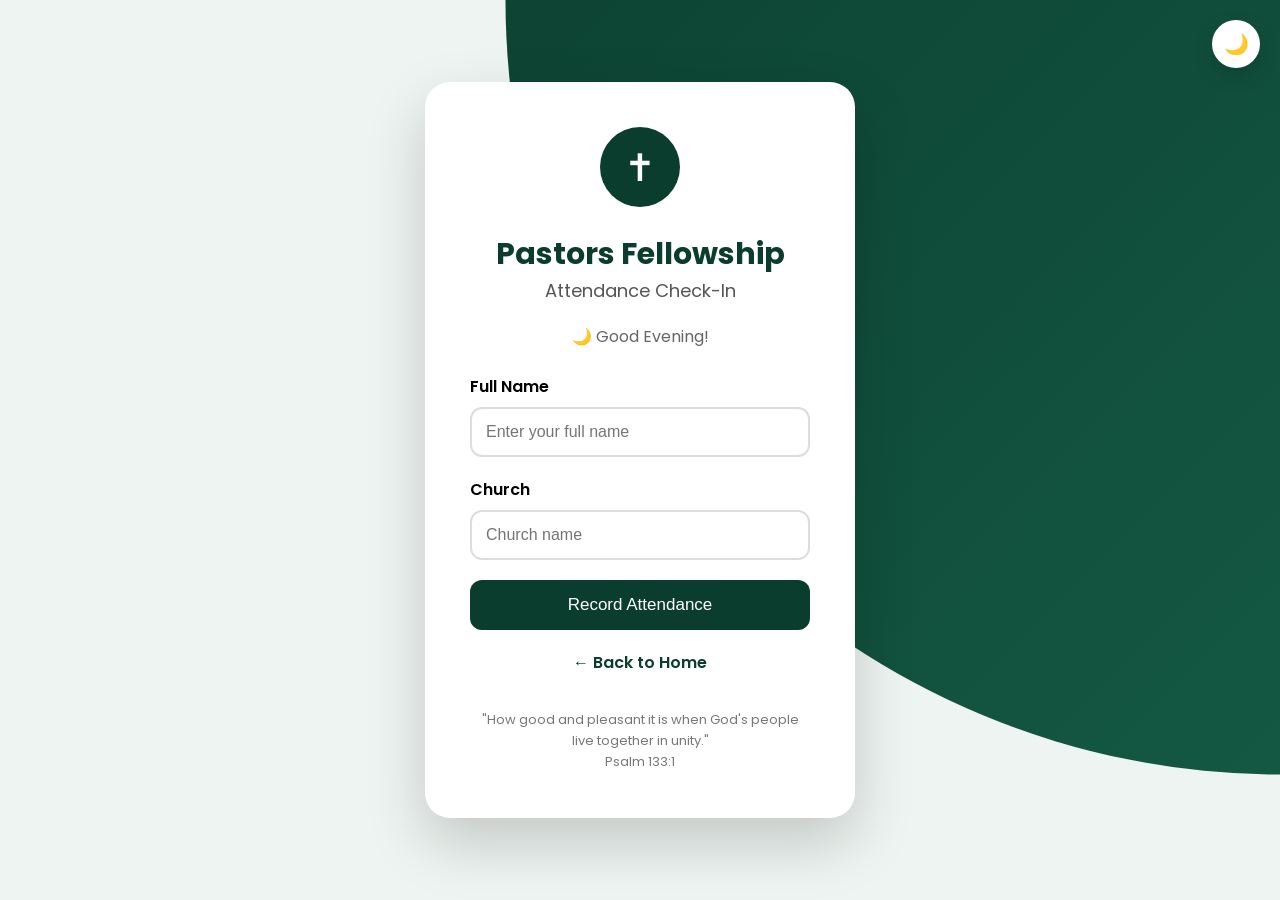
==== index.html @ 44ddeb34 "Add files via upload" ====
<!DOCTYPE html>
<html lang="en">

<head>

    <meta charset="UTF-8">
    <meta name="viewport" content="width=device-width, initial-scale=1.0">

    <title>Pastors Fellowship Attendance</title>

    <link rel="icon" href="data:image/svg+xml,%3Csvg xmlns='http://www.w3.org/2000/svg' viewBox='0 0 100 100'%3E%3Ctext y='.9em' font-size='90'%3E%E2%9C%9D%3C/text%3E%3C/svg%3E">

    <link rel="stylesheet" href="css/style.css">

    <link rel="preconnect" href="https://fonts.googleapis.com">
    <link rel="preconnect" href="https://fonts.gstatic.com" crossorigin>

    <link href="https://fonts.googleapis.com/css2?family=Poppins:wght@300;400;500;600;700&display=swap" rel="stylesheet">

</head>

<body>

<button id="themeToggle" class="theme-toggle" title="Toggle dark mode">🌙</button>

<div class="background"></div>

<div class="card">

    <div class="logo">

        ✝

    </div>

    <h1>Pastors Fellowship</h1>

    <h2>Attendance Check-In</h2>

    <p id="greeting"></p>

    <form id="attendanceForm">

        <div class="input-group">

            <label>Full Name</label>

            <input
                type="text"
                id="name"
                placeholder="Enter your full name"
                required>

        </div>

        <div class="input-group">

            <label>Church</label>

            <input
                type="text"
                id="church"
                placeholder="Church name">

        </div>

        <button id="submitBtn">

            Record Attendance

        </button>

    </form>

    <p id="message"></p>

    <a href="login.html" class="back">← Back to Home</a>

    <footer>

        "How good and pleasant it is when God's people live together in unity."

        <br>

        Psalm 133:1

    </footer>

</div>

<div id="confetti-container"></div>

<script src="js/theme.js"></script>
<script src="js/script.js"></script>

</body>

</html>
---- css/style.css ----
*{
    margin:0;
    padding:0;
    box-sizing:border-box;
}

body{

    font-family:'Poppins',sans-serif;

    background:#eef4f1;

    display:flex;

    justify-content:center;

    align-items:center;

    min-height:100vh;

    overflow-x:hidden;

    transition:background .3s;

}

.background{

    position:fixed;

    width:100%;

    height:100%;

    background:
    linear-gradient(135deg,#0B3D2E,#145A44);

    clip-path:circle(70% at top right);

}

.card{

    position:relative;

    z-index:5;

    width:430px;

    max-width:95%;

    background:white;

    border-radius:25px;

    padding:45px;

    box-shadow:
    0 25px 60px rgba(0,0,0,.18);

    animation:fade .7s ease;

    margin:30px 0;

}

@keyframes fade{

from{

opacity:0;

transform:translateY(30px);

}

to{

opacity:1;

transform:translateY(0);

}

}

.logo{

width:80px;

height:80px;

margin:auto;

background:#0B3D2E;

border-radius:50%;

display:flex;

justify-content:center;

align-items:center;

font-size:38px;

color:white;

margin-bottom:25px;

}

h1{

text-align:center;

color:#0B3D2E;

font-size:30px;

}

h2{

text-align:center;

font-size:18px;

font-weight:400;

margin-bottom:20px;

color:#555;

}

#greeting{

text-align:center;

margin-bottom:25px;

color:#666;

}

.input-group{

margin-bottom:20px;

}

label{

display:block;

margin-bottom:8px;

font-weight:600;

}

input{

width:100%;

padding:14px;

border-radius:12px;

border:2px solid #ddd;

font-size:16px;

transition:.3s;

}

input:focus{

outline:none;

border-color:#0B3D2E;

}

button{

width:100%;

padding:15px;

background:#0B3D2E;

color:white;

border:none;

border-radius:12px;

font-size:17px;

cursor:pointer;

transition:.3s;

}

button:hover{

background:#145A44;

transform:translateY(-2px);

}

#message{

margin-top:20px;

text-align:center;

font-weight:600;

}

.back{

    display:block;

    margin-top:20px;

    text-align:center;

    color:#0B3D2E;

    text-decoration:none;

    font-weight:600;

}

footer{

margin-top:35px;

font-size:13px;

text-align:center;

color:#777;

line-height:1.6;

}

/* ===========================
   DARK MODE TOGGLE BUTTON
=========================== */

.theme-toggle{

    position:fixed;

    top:20px;

    right:20px;

    z-index:10;

    width:48px;

    height:48px;

    border-radius:50%;

    background:white;

    color:#0B3D2E;

    font-size:20px;

    display:flex;

    align-items:center;

    justify-content:center;

    box-shadow:0 8px 20px rgba(0,0,0,.15);

    cursor:pointer;

    border:none;

}

.theme-toggle:hover{

    transform:translateY(-2px) scale(1.05);

}

/* ===========================
   DARK MODE
=========================== */

body.dark-mode{

    background:#0d1512;

}

body.dark-mode .card{

    background:#152a22;

    color:#eee;

}

body.dark-mode h1,
body.dark-mode h2{

    color:#8fe3b8;

}

body.dark-mode h2,
body.dark-mode #greeting{

    color:#bcd6c9;

}

body.dark-mode label{

    color:#e5e5e5;

}

body.dark-mode input{

    background:#1e372d;

    border-color:#2c4a3d;

    color:#eee;

}

body.dark-mode input::placeholder{

    color:#9db3a8;

}

body.dark-mode footer{

    color:#9db3a8;

}

body.dark-mode .back{

    color:#8fe3b8;

}

/* ===========================
   CONFETTI
=========================== */

#confetti-container{

    position:fixed;

    top:0;

    left:0;

    width:100vw;

    height:100vh;

    pointer-events:none;

    overflow:hidden;

    z-index:999;

}

.confetti-piece{

    position:absolute;

    top:-10px;

    width:10px;

    height:14px;

    opacity:.9;

    animation:confetti-fall linear forwards;

}

@keyframes confetti-fall{

    to{

        top:110vh;

        transform:translateY(0) rotate(720deg);

    }

}

/* ===========================
   MOBILE
=========================== */

@media (max-width:480px){

    .theme-toggle{

        top:12px;

        right:12px;

        width:42px;

        height:42px;

        font-size:17px;

    }

}
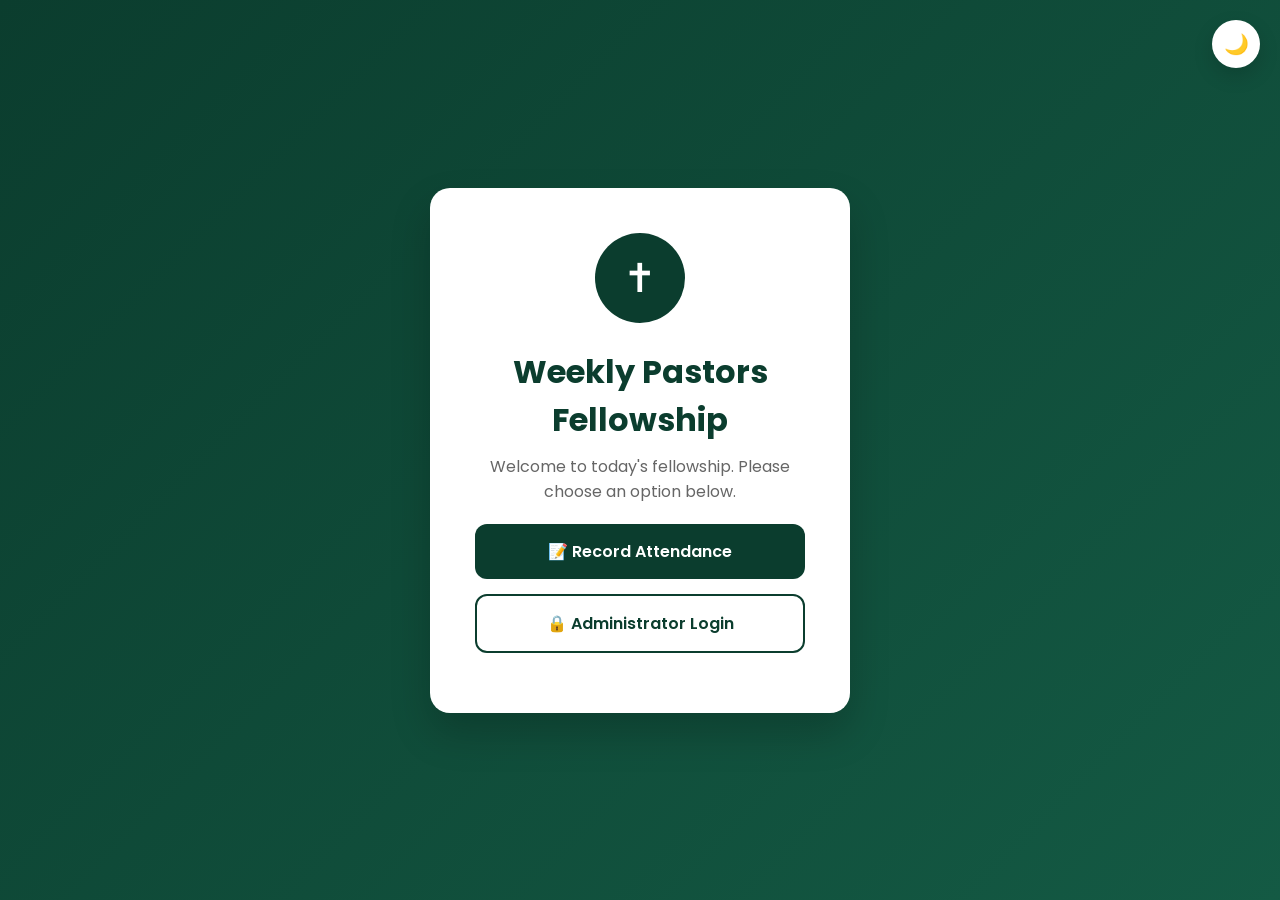
==== commit 623463b2: "Revise index.html for Weekly Pastors Fellowship Updated the title and added new content for user int" ====
--- a/index.html
+++ b/index.html
@@ -3,19 +3,17 @@
 
 <head>
 
-    <meta charset="UTF-8">
-    <meta name="viewport" content="width=device-width, initial-scale=1.0">
+<meta charset="UTF-8">
+<meta name="viewport" content="width=device-width, initial-scale=1.0">
 
-    <title>Pastors Fellowship Attendance</title>
+<title>Weekly Pastors Fellowship</title>
 
-    <link rel="icon" href="data:image/svg+xml,%3Csvg xmlns='http://www.w3.org/2000/svg' viewBox='0 0 100 100'%3E%3Ctext y='.9em' font-size='90'%3E%E2%9C%9D%3C/text%3E%3C/svg%3E">
+<link rel="icon" href="data:image/svg+xml,%3Csvg xmlns='http://www.w3.org/2000/svg' viewBox='0 0 100 100'%3E%3Ctext y='.9em' font-size='90'%3E%E2%9C%9D%3C/text%3E%3C/svg%3E">
 
-    <link rel="stylesheet" href="css/style.css">
+<link rel="stylesheet" href="css/login.css">
 
-    <link rel="preconnect" href="https://fonts.googleapis.com">
-    <link rel="preconnect" href="https://fonts.gstatic.com" crossorigin>
 
-    <link href="https://fonts.googleapis.com/css2?family=Poppins:wght@300;400;500;600;700&display=swap" rel="stylesheet">
+<link href="https://fonts.googleapis.com/css2?family=Poppins:wght@300;400;500;600;700&display=swap" rel="stylesheet">
 
 </head>
 
@@ -23,75 +21,39 @@
 
 <button id="themeToggle" class="theme-toggle" title="Toggle dark mode">🌙</button>
 
-<div class="background"></div>
+<div class="container">
 
 <div class="card">
 
-    <div class="logo">
+<div class="logo">
 
-        ✝
-
-    </div>
-
-    <h1>Pastors Fellowship</h1>
-
-    <h2>Attendance Check-In</h2>
-
-    <p id="greeting"></p>
-
-    <form id="attendanceForm">
-
-        <div class="input-group">
-
-            <label>Full Name</label>
-
-            <input
-                type="text"
-                id="name"
-                placeholder="Enter your full name"
-                required>
-
-        </div>
-
-        <div class="input-group">
-
-            <label>Church</label>
-
-            <input
-                type="text"
-                id="church"
-                placeholder="Church name">
-
-        </div>
-
-        <button id="submitBtn">
-
-            Record Attendance
-
-        </button>
-
-    </form>
-
-    <p id="message"></p>
-
-    <a href="login.html" class="back">← Back to Home</a>
-
-    <footer>
-
-        "How good and pleasant it is when God's people live together in unity."
-
-        <br>
-
-        Psalm 133:1
-
-    </footer>
+✝
 
 </div>
 
-<div id="confetti-container"></div>
+<h1>Weekly Pastors Fellowship</h1>
+
+<p>
+
+Welcome to today's fellowship.
+
+Please choose an option below.
+
+</p>
+
+<a href="index.html" class="btn primary-btn">
+    📝 Record Attendance
+</a>
+
+<a href="adlog.html" class="btn secondary-btn">
+    🔒 Administrator Login
+</a>
+
+</div>
+
+</div>
 
 <script src="js/theme.js"></script>
-<script src="js/script.js"></script>
 
 </body>
 
--- a/css/login.css
+++ b/css/login.css
@@ -0,0 +1,429 @@
+*{
+    margin:0;
+    padding:0;
+    box-sizing:border-box;
+}
+
+body{
+
+    font-family:'Poppins',sans-serif;
+
+    background:linear-gradient(135deg,#0B3D2E,#145A44);
+
+    display:flex;
+
+    justify-content:center;
+
+    align-items:center;
+
+    min-height:100vh;
+
+    transition:background .3s;
+
+}
+
+.container{
+
+    width:100%;
+
+    display:flex;
+
+    justify-content:center;
+
+    align-items:center;
+
+}
+
+.card{
+
+    background:white;
+
+    width:420px;
+
+    max-width:90%;
+
+    padding:45px;
+
+    border-radius:20px;
+
+    text-align:center;
+
+    box-shadow:0 20px 40px rgba(0,0,0,.2);
+
+}
+
+.logo{
+
+    width:90px;
+
+    height:90px;
+
+    margin:auto;
+
+    border-radius:50%;
+
+    background:#0B3D2E;
+
+    color:white;
+
+    display:flex;
+
+    justify-content:center;
+
+    align-items:center;
+
+    font-size:40px;
+
+    margin-bottom:25px;
+
+}
+
+h1{
+
+    color:#0B3D2E;
+
+    margin-bottom:10px;
+
+}
+
+p{
+
+    color:#666;
+
+    margin-bottom:20px;
+
+}
+
+input{
+
+    width:100%;
+
+    padding:15px;
+
+    border-radius:10px;
+
+    border:2px solid #ddd;
+
+    font-size:16px;
+
+    margin-bottom:20px;
+
+}
+
+input:focus{
+
+    outline:none;
+
+    border-color:#0B3D2E;
+
+}
+
+button{
+
+    width:100%;
+
+    padding:15px;
+
+    border:none;
+
+    border-radius:10px;
+
+    background:#0B3D2E;
+
+    color:white;
+
+    font-size:16px;
+
+    cursor:pointer;
+
+    transition:.3s;
+
+}
+
+button:hover{
+
+    background:#145A44;
+
+}
+
+button:disabled{
+
+    opacity:.6;
+
+    cursor:not-allowed;
+
+    transform:none;
+
+}
+
+#error{
+
+    margin-top:15px;
+
+    color:red;
+
+    font-weight:600;
+
+    min-height:20px;
+
+}
+
+.back{
+
+    display:inline-block;
+
+    margin-top:20px;
+
+    color:#0B3D2E;
+
+    text-decoration:none;
+
+    font-weight:600;
+
+}
+
+.btn{
+
+    display:block;
+
+    width:100%;
+
+    padding:15px;
+
+    margin-bottom:15px;
+
+    border-radius:12px;
+
+    text-decoration:none;
+
+    font-size:16px;
+
+    font-weight:600;
+
+    text-align:center;
+
+    transition:0.3s ease;
+
+}
+
+/* Main Button */
+
+.primary-btn{
+
+    background:#0B3D2E;
+
+    color:white;
+
+}
+
+.primary-btn:hover{
+
+    background:#145A44;
+
+    transform:translateY(-2px);
+
+    box-shadow:0 8px 20px rgba(11,61,46,.3);
+
+}
+
+/* Admin Button */
+
+.secondary-btn{
+
+    background:white;
+
+    color:#0B3D2E;
+
+    border:2px solid #0B3D2E;
+
+}
+
+.secondary-btn:hover{
+
+    background:#0B3D2E;
+
+    color:white;
+
+    transform:translateY(-2px);
+
+    box-shadow:0 8px 20px rgba(11,61,46,.25);
+
+}
+
+/* ===========================
+   PASSWORD SHOW/HIDE
+=========================== */
+
+.password-wrap{
+
+    position:relative;
+
+}
+
+.password-wrap input{
+
+    padding-right:48px;
+
+}
+
+.toggle-password{
+
+    position:absolute;
+
+    right:6px;
+
+    top:6px;
+
+    width:38px;
+
+    padding:0;
+
+    height:calc(100% - 12px);
+
+    background:transparent;
+
+    color:#666;
+
+    font-size:18px;
+
+    box-shadow:none;
+
+}
+
+.toggle-password:hover{
+
+    background:#f1f1f1;
+
+    transform:none;
+
+}
+
+/* ===========================
+   DARK MODE TOGGLE BUTTON
+=========================== */
+
+.theme-toggle{
+
+    position:fixed;
+
+    top:20px;
+
+    right:20px;
+
+    z-index:10;
+
+    width:48px;
+
+    height:48px;
+
+    border-radius:50%;
+
+    background:white;
+
+    color:#0B3D2E;
+
+    font-size:20px;
+
+    display:flex;
+
+    align-items:center;
+
+    justify-content:center;
+
+    box-shadow:0 8px 20px rgba(0,0,0,.15);
+
+    cursor:pointer;
+
+    border:none;
+
+}
+
+.theme-toggle:hover{
+
+    transform:translateY(-2px) scale(1.05);
+
+}
+
+/* ===========================
+   DARK MODE
+=========================== */
+
+body.dark-mode{
+
+    background:linear-gradient(135deg,#06110d,#0d1f18);
+
+}
+
+body.dark-mode .card{
+
+    background:#152a22;
+
+    color:#eee;
+
+}
+
+body.dark-mode h1{
+
+    color:#8fe3b8;
+
+}
+
+body.dark-mode p{
+
+    color:#bcd6c9;
+
+}
+
+body.dark-mode input{
+
+    background:#1e372d;
+
+    border-color:#2c4a3d;
+
+    color:#eee;
+
+}
+
+body.dark-mode .secondary-btn{
+
+    color:#8fe3b8;
+
+    border-color:#8fe3b8;
+
+}
+
+body.dark-mode .back{
+
+    color:#8fe3b8;
+
+}
+
+body.dark-mode .toggle-password{
+
+    color:#bcd6c9;
+
+}
+
+body.dark-mode .toggle-password:hover{
+
+    background:#1e372d;
+
+}
+
+@media (max-width:480px){
+
+    .theme-toggle{
+
+        top:12px;
+
+        right:12px;
+
+        width:42px;
+
+        height:42px;
+
+        font-size:17px;
+
+    }
+
+}
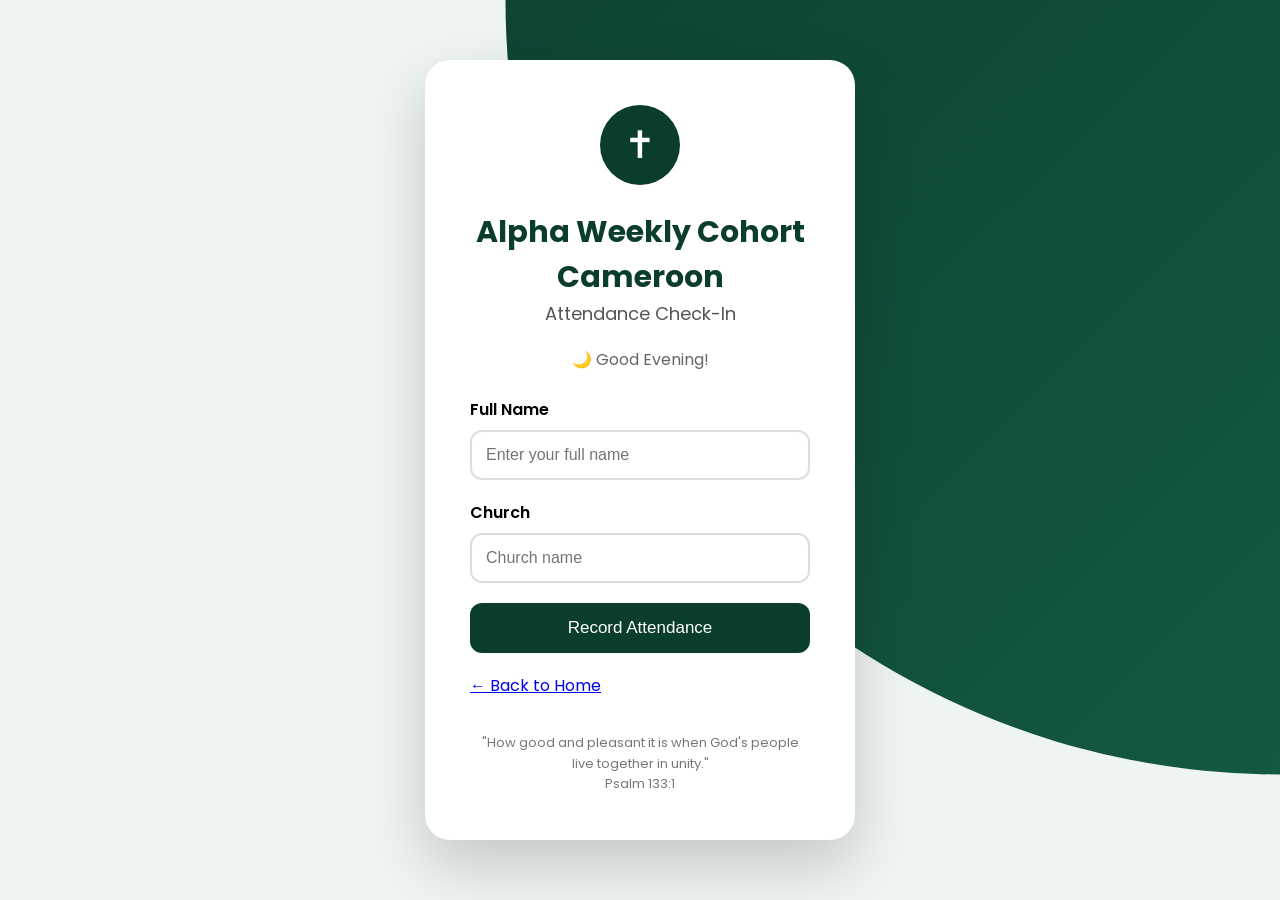
==== commit 3d3eaf4a: "Update title and content for attendance page" ====
--- a/index.html
+++ b/index.html
@@ -3,57 +3,90 @@
 
 <head>
 
-<meta charset="UTF-8">
-<meta name="viewport" content="width=device-width, initial-scale=1.0">
+    <meta charset="UTF-8">
+    <meta name="viewport" content="width=device-width, initial-scale=1.0">
 
-<title>Weekly Pastors Fellowship</title>
+    <title>Alpha Weekly Cohort Cameroon Attendance</title>
 
-<link rel="icon" href="data:image/svg+xml,%3Csvg xmlns='http://www.w3.org/2000/svg' viewBox='0 0 100 100'%3E%3Ctext y='.9em' font-size='90'%3E%E2%9C%9D%3C/text%3E%3C/svg%3E">
+    <link rel="stylesheet" href="css/style.css">
 
-<link rel="stylesheet" href="css/login.css">
+    <link rel="preconnect" href="https://fonts.googleapis.com">
+    <link rel="preconnect" href="https://fonts.gstatic.com" crossorigin>
 
-
-<link href="https://fonts.googleapis.com/css2?family=Poppins:wght@300;400;500;600;700&display=swap" rel="stylesheet">
+    <link href="https://fonts.googleapis.com/css2?family=Poppins:wght@300;400;500;600;700&display=swap" rel="stylesheet">
 
 </head>
 
 <body>
 
-<button id="themeToggle" class="theme-toggle" title="Toggle dark mode">🌙</button>
-
-<div class="container">
+<div class="background"></div>
 
 <div class="card">
 
-<div class="logo">
+    <div class="logo">
 
-✝
+        ✝
+
+    </div>
+
+    <h1>Alpha Weekly Cohort Cameroon</h1>
+
+    <h2>Attendance Check-In</h2>
+
+    <p id="greeting"></p>
+
+    <form id="attendanceForm">
+
+        <div class="input-group">
+
+            <label>Full Name</label>
+
+            <input
+                type="text"
+                id="name"
+                placeholder="Enter your full name"
+                required>
+
+        </div>
+
+        <div class="input-group">
+
+            <label>Church</label>
+
+            <input
+                type="text"
+                id="church"
+                placeholder="Church name">
+
+        </div>
+
+        <button id="submitBtn">
+
+            Record Attendance
+
+        </button>
+
+    </form>
+
+    <p id="message"></p>
+
+    <div class="back-container">
+        <a href="login.html" class="back-link">← Back to Home</a>
+    </div>
+
+    <footer>
+
+        "How good and pleasant it is when God's people live together in unity."
+
+        <br>
+
+        Psalm 133:1
+
+    </footer>
 
 </div>
 
-<h1>Weekly Pastors Fellowship</h1>
-
-<p>
-
-Welcome to today's fellowship.
-
-Please choose an option below.
-
-</p>
-
-<a href="index.html" class="btn primary-btn">
-    📝 Record Attendance
-</a>
-
-<a href="adlog.html" class="btn secondary-btn">
-    🔒 Administrator Login
-</a>
-
-</div>
-
-</div>
-
-<script src="js/theme.js"></script>
+<script src="js/script.js"></script>
 
 </body>
 
--- a/css/style.css
+++ b/css/style.css
@@ -0,0 +1,441 @@
+*{
+    margin:0;
+    padding:0;
+    box-sizing:border-box;
+}
+
+body{
+
+    font-family:'Poppins',sans-serif;
+
+    background:#eef4f1;
+
+    display:flex;
+
+    justify-content:center;
+
+    align-items:center;
+
+    min-height:100vh;
+
+    overflow-x:hidden;
+
+    transition:background .3s;
+
+}
+
+.background{
+
+    position:fixed;
+
+    width:100%;
+
+    height:100%;
+
+    background:
+    linear-gradient(135deg,#0B3D2E,#145A44);
+
+    clip-path:circle(70% at top right);
+
+}
+
+.card{
+
+    position:relative;
+
+    z-index:5;
+
+    width:430px;
+
+    max-width:95%;
+
+    background:white;
+
+    border-radius:25px;
+
+    padding:45px;
+
+    box-shadow:
+    0 25px 60px rgba(0,0,0,.18);
+
+    animation:fade .7s ease;
+
+    margin:30px 0;
+
+}
+
+@keyframes fade{
+
+from{
+
+opacity:0;
+
+transform:translateY(30px);
+
+}
+
+to{
+
+opacity:1;
+
+transform:translateY(0);
+
+}
+
+}
+
+.logo{
+
+width:80px;
+
+height:80px;
+
+margin:auto;
+
+background:#0B3D2E;
+
+border-radius:50%;
+
+display:flex;
+
+justify-content:center;
+
+align-items:center;
+
+font-size:38px;
+
+color:white;
+
+margin-bottom:25px;
+
+}
+
+h1{
+
+text-align:center;
+
+color:#0B3D2E;
+
+font-size:30px;
+
+}
+
+h2{
+
+text-align:center;
+
+font-size:18px;
+
+font-weight:400;
+
+margin-bottom:20px;
+
+color:#555;
+
+}
+
+#greeting{
+
+text-align:center;
+
+margin-bottom:25px;
+
+color:#666;
+
+}
+
+.input-group{
+
+margin-bottom:20px;
+
+}
+
+label{
+
+display:block;
+
+margin-bottom:8px;
+
+font-weight:600;
+
+}
+
+input{
+
+width:100%;
+
+padding:14px;
+
+border-radius:12px;
+
+border:2px solid #ddd;
+
+font-size:16px;
+
+transition:.3s;
+
+}
+
+input:focus{
+
+outline:none;
+
+border-color:#0B3D2E;
+
+}
+
+button{
+
+width:100%;
+
+padding:15px;
+
+background:#0B3D2E;
+
+color:white;
+
+border:none;
+
+border-radius:12px;
+
+font-size:17px;
+
+cursor:pointer;
+
+transition:.3s;
+
+}
+
+button:hover{
+
+background:#145A44;
+
+transform:translateY(-2px);
+
+}
+
+#message{
+
+margin-top:20px;
+
+text-align:center;
+
+font-weight:600;
+
+}
+
+.back{
+
+    display:block;
+
+    margin-top:20px;
+
+    text-align:center;
+
+    color:#0B3D2E;
+
+    text-decoration:none;
+
+    font-weight:600;
+
+}
+
+footer{
+
+margin-top:35px;
+
+font-size:13px;
+
+text-align:center;
+
+color:#777;
+
+line-height:1.6;
+
+}
+
+/* ===========================
+   DARK MODE TOGGLE BUTTON
+=========================== */
+
+.theme-toggle{
+
+    position:fixed;
+
+    top:20px;
+
+    right:20px;
+
+    z-index:10;
+
+    width:48px;
+
+    height:48px;
+
+    border-radius:50%;
+
+    background:white;
+
+    color:#0B3D2E;
+
+    font-size:20px;
+
+    display:flex;
+
+    align-items:center;
+
+    justify-content:center;
+
+    box-shadow:0 8px 20px rgba(0,0,0,.15);
+
+    cursor:pointer;
+
+    border:none;
+
+}
+
+.theme-toggle:hover{
+
+    transform:translateY(-2px) scale(1.05);
+
+}
+
+/* ===========================
+   DARK MODE
+=========================== */
+
+body.dark-mode{
+
+    background:#0d1512;
+
+}
+
+body.dark-mode .card{
+
+    background:#152a22;
+
+    color:#eee;
+
+}
+
+body.dark-mode h1,
+body.dark-mode h2{
+
+    color:#8fe3b8;
+
+}
+
+body.dark-mode h2,
+body.dark-mode #greeting{
+
+    color:#bcd6c9;
+
+}
+
+body.dark-mode label{
+
+    color:#e5e5e5;
+
+}
+
+body.dark-mode input{
+
+    background:#1e372d;
+
+    border-color:#2c4a3d;
+
+    color:#eee;
+
+}
+
+body.dark-mode input::placeholder{
+
+    color:#9db3a8;
+
+}
+
+body.dark-mode footer{
+
+    color:#9db3a8;
+
+}
+
+body.dark-mode .back{
+
+    color:#8fe3b8;
+
+}
+
+/* ===========================
+   CONFETTI
+=========================== */
+
+#confetti-container{
+
+    position:fixed;
+
+    top:0;
+
+    left:0;
+
+    width:100vw;
+
+    height:100vh;
+
+    pointer-events:none;
+
+    overflow:hidden;
+
+    z-index:999;
+
+}
+
+.confetti-piece{
+
+    position:absolute;
+
+    top:-10px;
+
+    width:10px;
+
+    height:14px;
+
+    opacity:.9;
+
+    animation:confetti-fall linear forwards;
+
+}
+
+@keyframes confetti-fall{
+
+    to{
+
+        top:110vh;
+
+        transform:translateY(0) rotate(720deg);
+
+    }
+
+}
+
+/* ===========================
+   MOBILE
+=========================== */
+
+@media (max-width:480px){
+
+    .theme-toggle{
+
+        top:12px;
+
+        right:12px;
+
+        width:42px;
+
+        height:42px;
+
+        font-size:17px;
+
+    }
+
+}
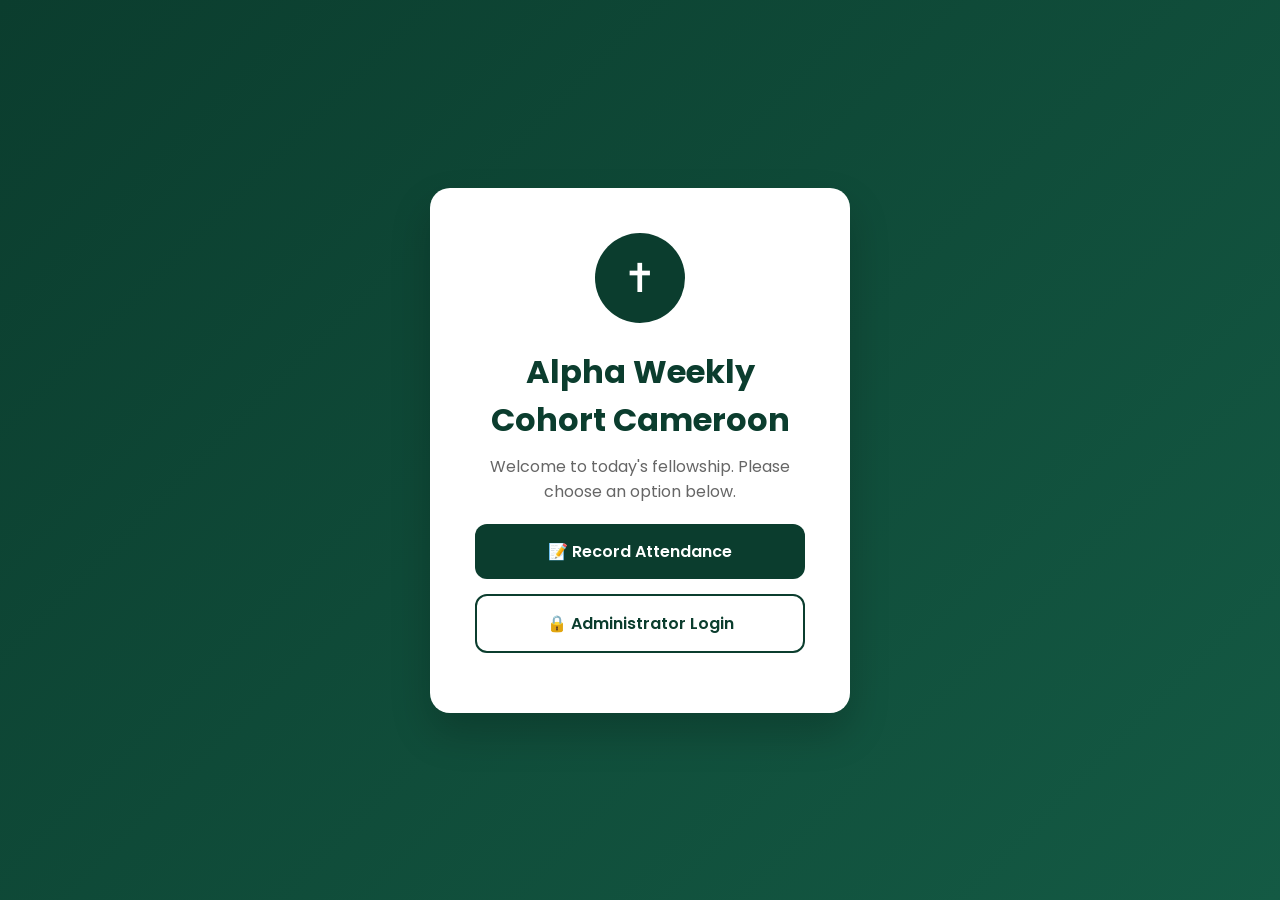
==== commit 32996969: "Revise index.html for attendance features Updated the title and stylesheet link in the HTML file. Ad" ====
--- a/index.html
+++ b/index.html
@@ -3,90 +3,51 @@
 
 <head>
 
-    <meta charset="UTF-8">
-    <meta name="viewport" content="width=device-width, initial-scale=1.0">
+<meta charset="UTF-8">
+<meta name="viewport" content="width=device-width, initial-scale=1.0">
 
-    <title>Alpha Weekly Cohort Cameroon Attendance</title>
+<title>Alpha Weekly Cohort Cameroon</title>
 
-    <link rel="stylesheet" href="css/style.css">
+<link rel="stylesheet" href="css/login.css">
 
-    <link rel="preconnect" href="https://fonts.googleapis.com">
-    <link rel="preconnect" href="https://fonts.gstatic.com" crossorigin>
 
-    <link href="https://fonts.googleapis.com/css2?family=Poppins:wght@300;400;500;600;700&display=swap" rel="stylesheet">
+<link href="https://fonts.googleapis.com/css2?family=Poppins:wght@300;400;500;600;700&display=swap" rel="stylesheet">
 
 </head>
 
 <body>
 
-<div class="background"></div>
+<div class="container">
 
 <div class="card">
 
-    <div class="logo">
+<div class="logo">
 
-        ✝
-
-    </div>
-
-    <h1>Alpha Weekly Cohort Cameroon</h1>
-
-    <h2>Attendance Check-In</h2>
-
-    <p id="greeting"></p>
-
-    <form id="attendanceForm">
-
-        <div class="input-group">
-
-            <label>Full Name</label>
-
-            <input
-                type="text"
-                id="name"
-                placeholder="Enter your full name"
-                required>
-
-        </div>
-
-        <div class="input-group">
-
-            <label>Church</label>
-
-            <input
-                type="text"
-                id="church"
-                placeholder="Church name">
-
-        </div>
-
-        <button id="submitBtn">
-
-            Record Attendance
-
-        </button>
-
-    </form>
-
-    <p id="message"></p>
-
-    <div class="back-container">
-        <a href="login.html" class="back-link">← Back to Home</a>
-    </div>
-
-    <footer>
-
-        "How good and pleasant it is when God's people live together in unity."
-
-        <br>
-
-        Psalm 133:1
-
-    </footer>
+✝
 
 </div>
 
-<script src="js/script.js"></script>
+<h1>Alpha Weekly Cohort Cameroon</h1>
+
+<p>
+
+Welcome to today's fellowship.
+
+Please choose an option below.
+
+</p>
+
+<a href="index.html" class="btn primary-btn">
+    📝 Record Attendance
+</a>
+
+<a href="adlog.html" class="btn secondary-btn">
+    🔒 Administrator Login
+</a>
+
+</div>
+
+</div>
 
 </body>
 
--- a/css/login.css
+++ b/css/login.css
@@ -0,0 +1,429 @@
+*{
+    margin:0;
+    padding:0;
+    box-sizing:border-box;
+}
+
+body{
+
+    font-family:'Poppins',sans-serif;
+
+    background:linear-gradient(135deg,#0B3D2E,#145A44);
+
+    display:flex;
+
+    justify-content:center;
+
+    align-items:center;
+
+    min-height:100vh;
+
+    transition:background .3s;
+
+}
+
+.container{
+
+    width:100%;
+
+    display:flex;
+
+    justify-content:center;
+
+    align-items:center;
+
+}
+
+.card{
+
+    background:white;
+
+    width:420px;
+
+    max-width:90%;
+
+    padding:45px;
+
+    border-radius:20px;
+
+    text-align:center;
+
+    box-shadow:0 20px 40px rgba(0,0,0,.2);
+
+}
+
+.logo{
+
+    width:90px;
+
+    height:90px;
+
+    margin:auto;
+
+    border-radius:50%;
+
+    background:#0B3D2E;
+
+    color:white;
+
+    display:flex;
+
+    justify-content:center;
+
+    align-items:center;
+
+    font-size:40px;
+
+    margin-bottom:25px;
+
+}
+
+h1{
+
+    color:#0B3D2E;
+
+    margin-bottom:10px;
+
+}
+
+p{
+
+    color:#666;
+
+    margin-bottom:20px;
+
+}
+
+input{
+
+    width:100%;
+
+    padding:15px;
+
+    border-radius:10px;
+
+    border:2px solid #ddd;
+
+    font-size:16px;
+
+    margin-bottom:20px;
+
+}
+
+input:focus{
+
+    outline:none;
+
+    border-color:#0B3D2E;
+
+}
+
+button{
+
+    width:100%;
+
+    padding:15px;
+
+    border:none;
+
+    border-radius:10px;
+
+    background:#0B3D2E;
+
+    color:white;
+
+    font-size:16px;
+
+    cursor:pointer;
+
+    transition:.3s;
+
+}
+
+button:hover{
+
+    background:#145A44;
+
+}
+
+button:disabled{
+
+    opacity:.6;
+
+    cursor:not-allowed;
+
+    transform:none;
+
+}
+
+#error{
+
+    margin-top:15px;
+
+    color:red;
+
+    font-weight:600;
+
+    min-height:20px;
+
+}
+
+.back{
+
+    display:inline-block;
+
+    margin-top:20px;
+
+    color:#0B3D2E;
+
+    text-decoration:none;
+
+    font-weight:600;
+
+}
+
+.btn{
+
+    display:block;
+
+    width:100%;
+
+    padding:15px;
+
+    margin-bottom:15px;
+
+    border-radius:12px;
+
+    text-decoration:none;
+
+    font-size:16px;
+
+    font-weight:600;
+
+    text-align:center;
+
+    transition:0.3s ease;
+
+}
+
+/* Main Button */
+
+.primary-btn{
+
+    background:#0B3D2E;
+
+    color:white;
+
+}
+
+.primary-btn:hover{
+
+    background:#145A44;
+
+    transform:translateY(-2px);
+
+    box-shadow:0 8px 20px rgba(11,61,46,.3);
+
+}
+
+/* Admin Button */
+
+.secondary-btn{
+
+    background:white;
+
+    color:#0B3D2E;
+
+    border:2px solid #0B3D2E;
+
+}
+
+.secondary-btn:hover{
+
+    background:#0B3D2E;
+
+    color:white;
+
+    transform:translateY(-2px);
+
+    box-shadow:0 8px 20px rgba(11,61,46,.25);
+
+}
+
+/* ===========================
+   PASSWORD SHOW/HIDE
+=========================== */
+
+.password-wrap{
+
+    position:relative;
+
+}
+
+.password-wrap input{
+
+    padding-right:48px;
+
+}
+
+.toggle-password{
+
+    position:absolute;
+
+    right:6px;
+
+    top:6px;
+
+    width:38px;
+
+    padding:0;
+
+    height:calc(100% - 12px);
+
+    background:transparent;
+
+    color:#666;
+
+    font-size:18px;
+
+    box-shadow:none;
+
+}
+
+.toggle-password:hover{
+
+    background:#f1f1f1;
+
+    transform:none;
+
+}
+
+/* ===========================
+   DARK MODE TOGGLE BUTTON
+=========================== */
+
+.theme-toggle{
+
+    position:fixed;
+
+    top:20px;
+
+    right:20px;
+
+    z-index:10;
+
+    width:48px;
+
+    height:48px;
+
+    border-radius:50%;
+
+    background:white;
+
+    color:#0B3D2E;
+
+    font-size:20px;
+
+    display:flex;
+
+    align-items:center;
+
+    justify-content:center;
+
+    box-shadow:0 8px 20px rgba(0,0,0,.15);
+
+    cursor:pointer;
+
+    border:none;
+
+}
+
+.theme-toggle:hover{
+
+    transform:translateY(-2px) scale(1.05);
+
+}
+
+/* ===========================
+   DARK MODE
+=========================== */
+
+body.dark-mode{
+
+    background:linear-gradient(135deg,#06110d,#0d1f18);
+
+}
+
+body.dark-mode .card{
+
+    background:#152a22;
+
+    color:#eee;
+
+}
+
+body.dark-mode h1{
+
+    color:#8fe3b8;
+
+}
+
+body.dark-mode p{
+
+    color:#bcd6c9;
+
+}
+
+body.dark-mode input{
+
+    background:#1e372d;
+
+    border-color:#2c4a3d;
+
+    color:#eee;
+
+}
+
+body.dark-mode .secondary-btn{
+
+    color:#8fe3b8;
+
+    border-color:#8fe3b8;
+
+}
+
+body.dark-mode .back{
+
+    color:#8fe3b8;
+
+}
+
+body.dark-mode .toggle-password{
+
+    color:#bcd6c9;
+
+}
+
+body.dark-mode .toggle-password:hover{
+
+    background:#1e372d;
+
+}
+
+@media (max-width:480px){
+
+    .theme-toggle{
+
+        top:12px;
+
+        right:12px;
+
+        width:42px;
+
+        height:42px;
+
+        font-size:17px;
+
+    }
+
+}
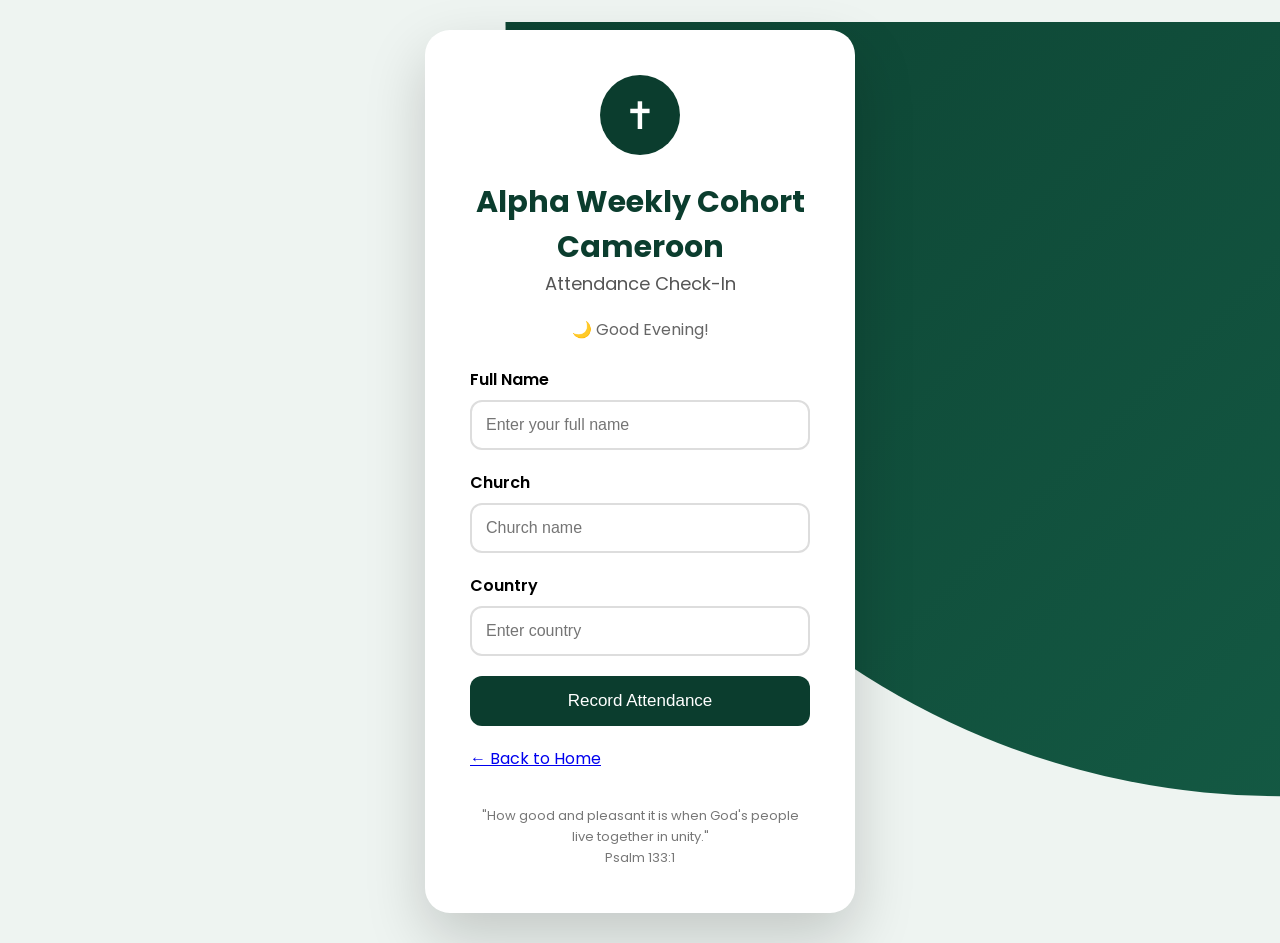
==== commit c6f0ce4d: "Update index.html for attendance check-in" ====
--- a/index.html
+++ b/index.html
@@ -3,51 +3,102 @@
 
 <head>
 
-<meta charset="UTF-8">
-<meta name="viewport" content="width=device-width, initial-scale=1.0">
+    <meta charset="UTF-8">
+    <meta name="viewport" content="width=device-width, initial-scale=1.0">
 
-<title>Alpha Weekly Cohort Cameroon</title>
+    <title>Alpha Weekly Cohort Cameroon Attendance</title>
 
-<link rel="stylesheet" href="css/login.css">
+    <link rel="stylesheet" href="css/style.css">
 
+    <link rel="preconnect" href="https://fonts.googleapis.com">
+    <link rel="preconnect" href="https://fonts.gstatic.com" crossorigin>
 
-<link href="https://fonts.googleapis.com/css2?family=Poppins:wght@300;400;500;600;700&display=swap" rel="stylesheet">
+    <link href="https://fonts.googleapis.com/css2?family=Poppins:wght@300;400;500;600;700&display=swap" rel="stylesheet">
 
 </head>
 
 <body>
 
-<div class="container">
+<div class="background"></div>
 
 <div class="card">
 
-<div class="logo">
+    <div class="logo">
 
-✝
+        ✝
+
+    </div>
+
+    <h1>Alpha Weekly Cohort Cameroon</h1>
+
+    <h2>Attendance Check-In</h2>
+
+    <p id="greeting"></p>
+
+    <form id="attendanceForm">
+
+        <div class="input-group">
+
+            <label>Full Name</label>
+
+            <input
+                type="text"
+                id="name"
+                placeholder="Enter your full name"
+                required>
+
+        </div>
+
+        <div class="input-group">
+
+            <label>Church</label>
+
+            <input
+                type="text"
+                id="church"
+                placeholder="Church name">
+
+        </div>
+
+        <!-- RE-ADDED COUNTRY INPUT BLOCK -->
+        <div class="input-group">
+
+            <label>Country</label>
+
+            <input
+                type="text"
+                id="country"
+                placeholder="Enter country">
+
+        </div>
+
+        <button id="submitBtn">
+
+            Record Attendance
+
+        </button>
+
+    </form>
+
+    <p id="message"></p>
+
+    <div class="back-container">
+        <a href="login.html" class="back-link">← Back to Home</a>
+    </div>
+
+    <footer>
+
+        "How good and pleasant it is when God's people live together in unity."
+
+        <br>
+
+        Psalm 133:1
+
+    </footer>
 
 </div>
 
-<h1>Alpha Weekly Cohort Cameroon</h1>
-
-<p>
-
-Welcome to today's fellowship.
-
-Please choose an option below.
-
-</p>
-
-<a href="index.html" class="btn primary-btn">
-    📝 Record Attendance
-</a>
-
-<a href="adlog.html" class="btn secondary-btn">
-    🔒 Administrator Login
-</a>
-
-</div>
-
-</div>
+<script src="js/script.js"></script>
 
 </body>
 
--- a/css/style.css
+++ b/css/style.css
@@ -0,0 +1,441 @@
+*{
+    margin:0;
+    padding:0;
+    box-sizing:border-box;
+}
+
+body{
+
+    font-family:'Poppins',sans-serif;
+
+    background:#eef4f1;
+
+    display:flex;
+
+    justify-content:center;
+
+    align-items:center;
+
+    min-height:100vh;
+
+    overflow-x:hidden;
+
+    transition:background .3s;
+
+}
+
+.background{
+
+    position:fixed;
+
+    width:100%;
+
+    height:100%;
+
+    background:
+    linear-gradient(135deg,#0B3D2E,#145A44);
+
+    clip-path:circle(70% at top right);
+
+}
+
+.card{
+
+    position:relative;
+
+    z-index:5;
+
+    width:430px;
+
+    max-width:95%;
+
+    background:white;
+
+    border-radius:25px;
+
+    padding:45px;
+
+    box-shadow:
+    0 25px 60px rgba(0,0,0,.18);
+
+    animation:fade .7s ease;
+
+    margin:30px 0;
+
+}
+
+@keyframes fade{
+
+from{
+
+opacity:0;
+
+transform:translateY(30px);
+
+}
+
+to{
+
+opacity:1;
+
+transform:translateY(0);
+
+}
+
+}
+
+.logo{
+
+width:80px;
+
+height:80px;
+
+margin:auto;
+
+background:#0B3D2E;
+
+border-radius:50%;
+
+display:flex;
+
+justify-content:center;
+
+align-items:center;
+
+font-size:38px;
+
+color:white;
+
+margin-bottom:25px;
+
+}
+
+h1{
+
+text-align:center;
+
+color:#0B3D2E;
+
+font-size:30px;
+
+}
+
+h2{
+
+text-align:center;
+
+font-size:18px;
+
+font-weight:400;
+
+margin-bottom:20px;
+
+color:#555;
+
+}
+
+#greeting{
+
+text-align:center;
+
+margin-bottom:25px;
+
+color:#666;
+
+}
+
+.input-group{
+
+margin-bottom:20px;
+
+}
+
+label{
+
+display:block;
+
+margin-bottom:8px;
+
+font-weight:600;
+
+}
+
+input{
+
+width:100%;
+
+padding:14px;
+
+border-radius:12px;
+
+border:2px solid #ddd;
+
+font-size:16px;
+
+transition:.3s;
+
+}
+
+input:focus{
+
+outline:none;
+
+border-color:#0B3D2E;
+
+}
+
+button{
+
+width:100%;
+
+padding:15px;
+
+background:#0B3D2E;
+
+color:white;
+
+border:none;
+
+border-radius:12px;
+
+font-size:17px;
+
+cursor:pointer;
+
+transition:.3s;
+
+}
+
+button:hover{
+
+background:#145A44;
+
+transform:translateY(-2px);
+
+}
+
+#message{
+
+margin-top:20px;
+
+text-align:center;
+
+font-weight:600;
+
+}
+
+.back{
+
+    display:block;
+
+    margin-top:20px;
+
+    text-align:center;
+
+    color:#0B3D2E;
+
+    text-decoration:none;
+
+    font-weight:600;
+
+}
+
+footer{
+
+margin-top:35px;
+
+font-size:13px;
+
+text-align:center;
+
+color:#777;
+
+line-height:1.6;
+
+}
+
+/* ===========================
+   DARK MODE TOGGLE BUTTON
+=========================== */
+
+.theme-toggle{
+
+    position:fixed;
+
+    top:20px;
+
+    right:20px;
+
+    z-index:10;
+
+    width:48px;
+
+    height:48px;
+
+    border-radius:50%;
+
+    background:white;
+
+    color:#0B3D2E;
+
+    font-size:20px;
+
+    display:flex;
+
+    align-items:center;
+
+    justify-content:center;
+
+    box-shadow:0 8px 20px rgba(0,0,0,.15);
+
+    cursor:pointer;
+
+    border:none;
+
+}
+
+.theme-toggle:hover{
+
+    transform:translateY(-2px) scale(1.05);
+
+}
+
+/* ===========================
+   DARK MODE
+=========================== */
+
+body.dark-mode{
+
+    background:#0d1512;
+
+}
+
+body.dark-mode .card{
+
+    background:#152a22;
+
+    color:#eee;
+
+}
+
+body.dark-mode h1,
+body.dark-mode h2{
+
+    color:#8fe3b8;
+
+}
+
+body.dark-mode h2,
+body.dark-mode #greeting{
+
+    color:#bcd6c9;
+
+}
+
+body.dark-mode label{
+
+    color:#e5e5e5;
+
+}
+
+body.dark-mode input{
+
+    background:#1e372d;
+
+    border-color:#2c4a3d;
+
+    color:#eee;
+
+}
+
+body.dark-mode input::placeholder{
+
+    color:#9db3a8;
+
+}
+
+body.dark-mode footer{
+
+    color:#9db3a8;
+
+}
+
+body.dark-mode .back{
+
+    color:#8fe3b8;
+
+}
+
+/* ===========================
+   CONFETTI
+=========================== */
+
+#confetti-container{
+
+    position:fixed;
+
+    top:0;
+
+    left:0;
+
+    width:100vw;
+
+    height:100vh;
+
+    pointer-events:none;
+
+    overflow:hidden;
+
+    z-index:999;
+
+}
+
+.confetti-piece{
+
+    position:absolute;
+
+    top:-10px;
+
+    width:10px;
+
+    height:14px;
+
+    opacity:.9;
+
+    animation:confetti-fall linear forwards;
+
+}
+
+@keyframes confetti-fall{
+
+    to{
+
+        top:110vh;
+
+        transform:translateY(0) rotate(720deg);
+
+    }
+
+}
+
+/* ===========================
+   MOBILE
+=========================== */
+
+@media (max-width:480px){
+
+    .theme-toggle{
+
+        top:12px;
+
+        right:12px;
+
+        width:42px;
+
+        height:42px;
+
+        font-size:17px;
+
+    }
+
+}
